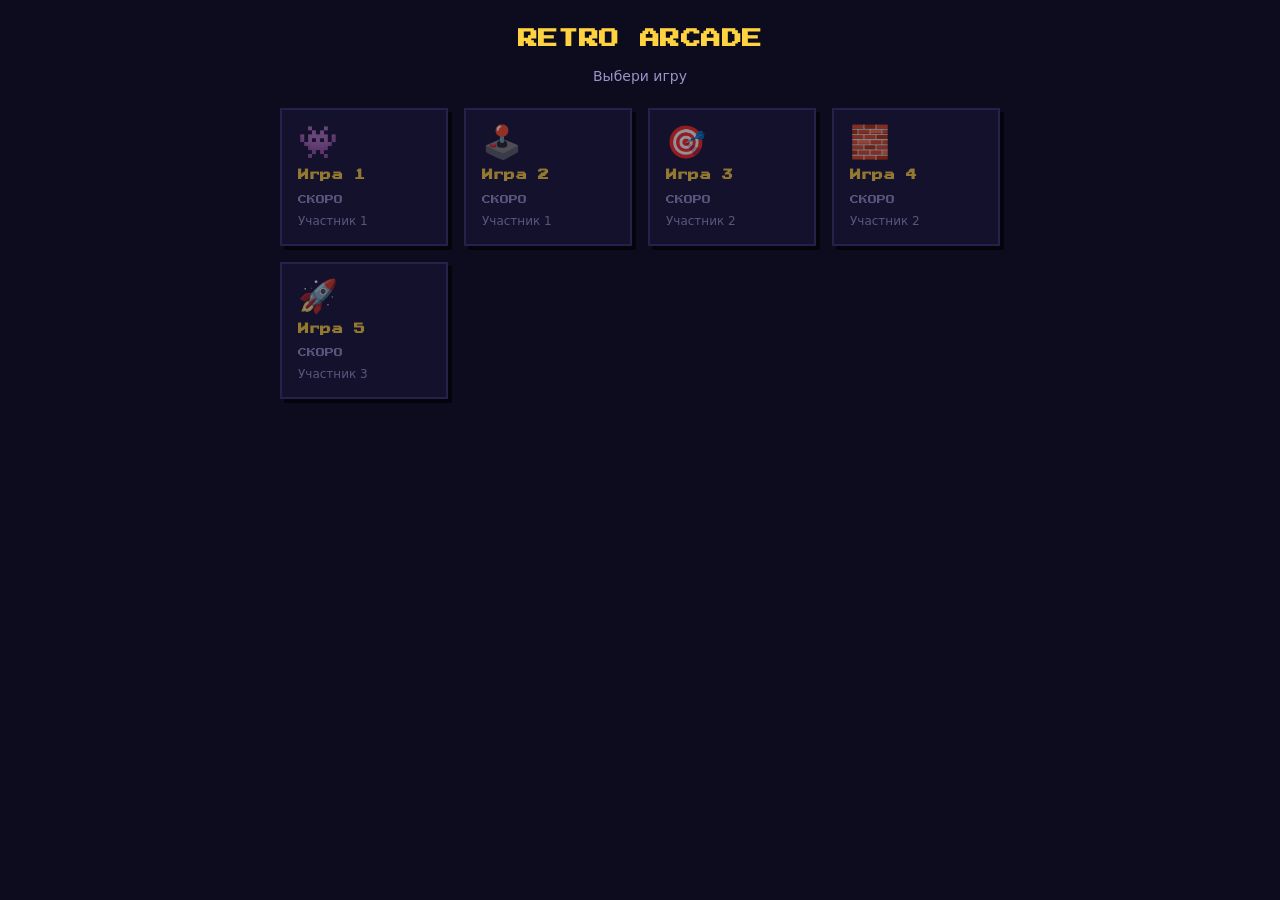
==== webapp/index.html @ aba0b646 "Архитектура проекта: каркас папок, меню, тема и рабочие места - webapp/index.html — меню на 5 игр (з" ====
<!DOCTYPE html>
<html lang="ru">
<head>
  <meta charset="UTF-8">
  <meta name="viewport" content="width=device-width, initial-scale=1, maximum-scale=1, user-scalable=no, viewport-fit=cover">
  <title>Retro Arcade</title>
  <script src="https://telegram.org/js/telegram-web-app.js"></script>
  <link rel="stylesheet" href="./css/theme.css">
  <style>
    .menu-header { text-align: center; margin: 8px 0 24px; }
    .menu-header h1 { font-size: 20px; margin-bottom: 8px; }

    .games {
      display: grid;
      grid-template-columns: repeat(auto-fill, minmax(150px, 1fr));
      gap: 16px;
      max-width: 720px;
      margin: 0 auto;
      padding: 0;
      list-style: none;
    }

    .game-card {
      display: flex;
      flex-direction: column;
      gap: 10px;
      height: 100%;
      padding: 16px;
      background: var(--panel);
      border: 2px solid var(--panel-border);
      box-shadow: var(--pixel) var(--pixel) 0 #000;
      color: var(--text);
      text-decoration: none;
      touch-action: manipulation;
    }

    .game-card:active { transform: translate(var(--pixel), var(--pixel)); box-shadow: none; }
    .game-card .icon { font-size: 32px; line-height: 1; }
    .game-card h2 { font-size: 11px; margin: 0; color: var(--accent); }
    .game-card .author { font-size: 12px; color: var(--text-dim); margin-top: auto; }
    .game-card .best { font-family: var(--font-pixel); font-size: 9px; color: var(--accent-2); }

    .game-card.soon { opacity: 0.55; }
    .game-card.soon .best { color: var(--text-dim); }
  </style>
</head>
<body>
  <header class="menu-header">
    <h1>RETRO ARCADE</h1>
    <p class="muted">Выбери игру</p>
  </header>

  <ul class="games" id="games"></ul>

  <script src="./js/arcade.js"></script>
  <script>
    /*
      Список игр. Меняет только Участник 1.
      Готова игра — поменяйте title/icon, путь (если папку переименовали) и ready: true.
      id совпадает с тем, что игра передаёт в Arcade.saveBest(id, ...).
    */
    var GAMES = [
      { id: 'dev1-game1', title: 'Игра 1', icon: '👾', author: 'Участник 1', path: 'games/dev1_games/game_1/', ready: false },
      { id: 'dev1-game2', title: 'Игра 2', icon: '🕹️', author: 'Участник 1', path: 'games/dev1_games/game_2/', ready: false },
      { id: 'dev2-game1', title: 'Игра 3', icon: '🎯', author: 'Участник 2', path: 'games/dev2_games/game_1/', ready: false },
      { id: 'dev2-game2', title: 'Игра 4', icon: '🧱', author: 'Участник 2', path: 'games/dev2_games/game_2/', ready: false },
      { id: 'dev3-game1', title: 'Игра 5', icon: '🚀', author: 'Участник 3', path: 'games/dev3_game/game_1/',  ready: false }
    ];

    var list = document.getElementById('games');
    GAMES.forEach(function (g) {
      var li = document.createElement('li');
      var a = document.createElement('a');
      a.className = 'game-card' + (g.ready ? '' : ' soon');
      a.href = g.path + 'index.html';

      var icon = document.createElement('span');
      icon.className = 'icon';
      icon.textContent = g.icon;

      var title = document.createElement('h2');
      title.textContent = g.title;

      var best = document.createElement('span');
      best.className = 'best';
      best.textContent = g.ready ? 'РЕКОРД: ' + Arcade.getBest(g.id) : 'СКОРО';

      var author = document.createElement('span');
      author.className = 'author';
      author.textContent = g.author;

      a.append(icon, title, best, author);
      li.appendChild(a);
      list.appendChild(li);
    });
  </script>
</body>
</html>
---- webapp/css/theme.css ----
/*
  Общая ретро-тема Retro Arcade.
  Владелец: Участник 3 (ветка feature/theme). Это стартовая версия от Участника 1 —
  меняйте цвета и шрифты, но сохраняйте имена переменных и классов: их используют все игры.
*/
@import url('https://fonts.googleapis.com/css2?family=Press+Start+2P&display=swap');

:root {
  --bg: #0d0b1e;          /* фон страницы */
  --panel: #1a1638;       /* карточки, панели */
  --panel-border: #3b3470;
  --text: #f2efff;
  --text-dim: #9a93c9;
  --accent: #ffd23f;      /* главный акцент: заголовки, кнопки */
  --accent-2: #3df2c2;    /* второй акцент: счёт, подсветка */
  --danger: #ff4d6d;
  --pixel: 4px;           /* «пиксель» для рамок и теней */
  --font-pixel: 'Press Start 2P', 'Courier New', monospace;
  --font-body: system-ui, -apple-system, 'Segoe UI', Roboto, sans-serif;
  --radius: 0;            /* ретро — без скруглений */
}

*,
*::before,
*::after { box-sizing: border-box; }

html, body {
  margin: 0;
  min-height: 100%;
  background: var(--bg);
  color: var(--text);
  font-family: var(--font-body);
  -webkit-tap-highlight-color: transparent;
}

body {
  padding: 16px;
  padding-bottom: calc(16px + env(safe-area-inset-bottom));
  overflow-x: hidden;
}

h1, h2, h3, .pixel {
  font-family: var(--font-pixel);
  line-height: 1.5;
  letter-spacing: 0.02em;
}

h1 { font-size: 18px; color: var(--accent); margin: 0 0 16px; }
h2 { font-size: 13px; margin: 0 0 12px; }

/* ---------- Кнопки ---------- */
.btn,
.back-btn {
  display: inline-flex;
  align-items: center;
  justify-content: center;
  gap: 8px;
  font-family: var(--font-pixel);
  font-size: 11px;
  color: var(--bg);
  background: var(--accent);
  border: 0;
  border-radius: var(--radius);
  padding: 12px 16px;
  text-decoration: none;
  cursor: pointer;
  box-shadow: var(--pixel) var(--pixel) 0 #000;
  user-select: none;
  touch-action: manipulation;
}

.btn:active,
.back-btn:active {
  transform: translate(var(--pixel), var(--pixel));
  box-shadow: none;
}

.back-btn {
  background: var(--panel);
  color: var(--text);
  border: 2px solid var(--panel-border);
}

/* ---------- Шапка игры ---------- */
.game-header {
  display: flex;
  align-items: center;
  justify-content: space-between;
  gap: 12px;
  margin-bottom: 12px;
}

.score {
  font-family: var(--font-pixel);
  font-size: 11px;
  color: var(--accent-2);
  text-align: right;
  line-height: 1.8;
}

/* ---------- Игровое поле ---------- */
.game-area {
  display: flex;
  justify-content: center;
}

canvas.game-canvas {
  display: block;
  max-width: 100%;
  background: #000;
  border: var(--pixel) solid var(--panel-border);
  image-rendering: pixelated;
  touch-action: none;
}

/* ---------- Экранные кнопки для телефона ---------- */
.touch-controls {
  display: grid;
  grid-template-columns: repeat(3, 64px);
  grid-template-rows: repeat(2, 64px);
  gap: 8px;
  justify-content: center;
  margin-top: 16px;
}

.touch-controls button {
  font-family: var(--font-pixel);
  font-size: 16px;
  color: var(--text);
  background: var(--panel);
  border: 2px solid var(--panel-border);
  border-radius: var(--radius);
  touch-action: manipulation;
  user-select: none;
}

.touch-controls button:active { background: var(--panel-border); }

/* На компьютере экранные кнопки можно прятать — управление с клавиатуры */
@media (hover: hover) and (pointer: fine) {
  .touch-controls.hide-on-desktop { display: none; }
}

/* ---------- Оверлей «Старт / Пауза / Игра окончена» ---------- */
.overlay {
  position: fixed;
  inset: 0;
  display: flex;
  flex-direction: column;
  align-items: center;
  justify-content: center;
  gap: 16px;
  padding: 16px;
  background: rgba(13, 11, 30, 0.88);
  text-align: center;
  z-index: 10;
}

.overlay[hidden] { display: none; }

.muted { color: var(--text-dim); font-size: 14px; }
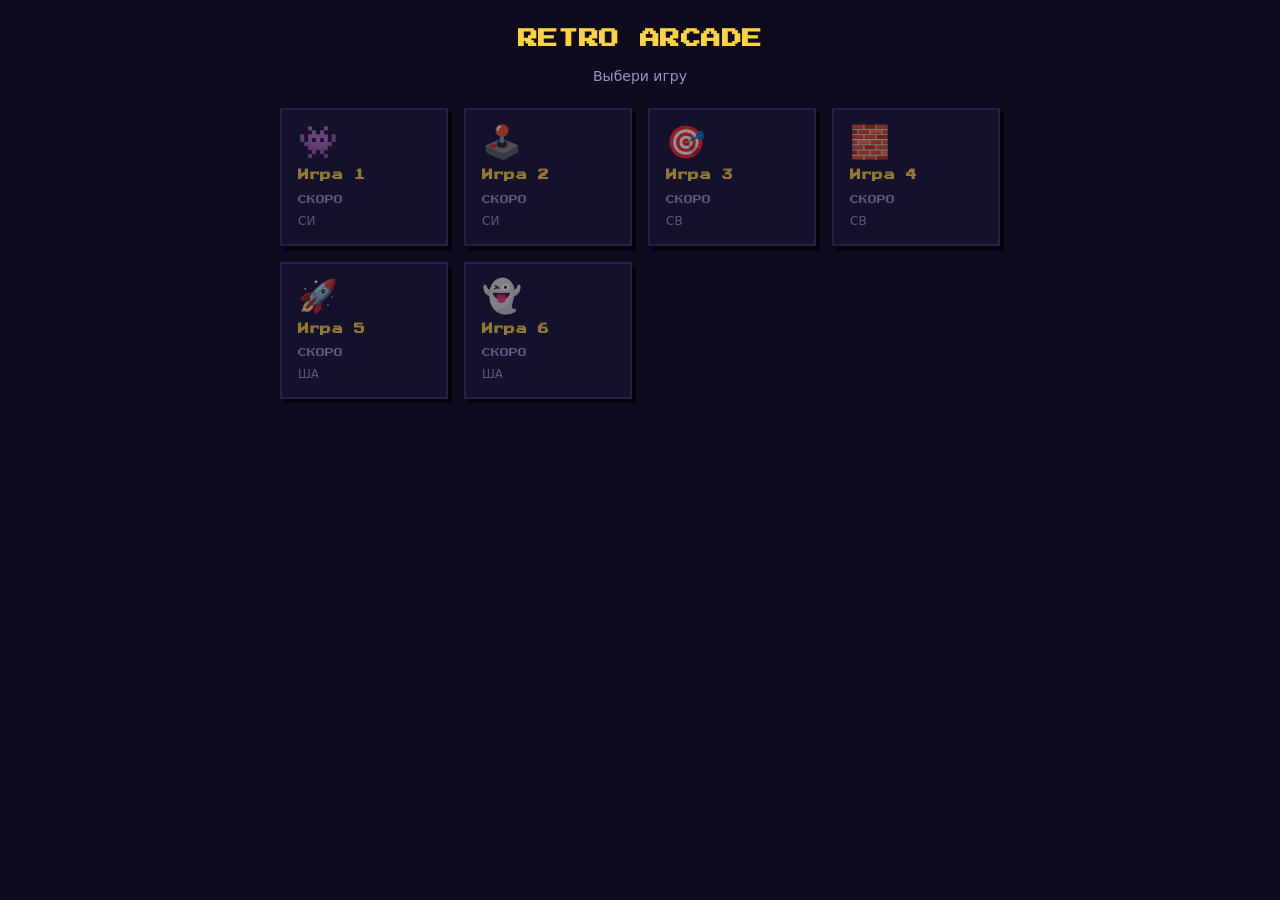
==== commit 1c2980cd: "Папки игр по инициалам (si, sv, sha), по 2 игры у каждого - dev1_games -> si (СИ), dev2_games -> sv " ====
--- a/webapp/index.html
+++ b/webapp/index.html
@@ -60,11 +60,12 @@
       id совпадает с тем, что игра передаёт в Arcade.saveBest(id, ...).
     */
     var GAMES = [
-      { id: 'dev1-game1', title: 'Игра 1', icon: '👾', author: 'Участник 1', path: 'games/dev1_games/game_1/', ready: false },
-      { id: 'dev1-game2', title: 'Игра 2', icon: '🕹️', author: 'Участник 1', path: 'games/dev1_games/game_2/', ready: false },
-      { id: 'dev2-game1', title: 'Игра 3', icon: '🎯', author: 'Участник 2', path: 'games/dev2_games/game_1/', ready: false },
-      { id: 'dev2-game2', title: 'Игра 4', icon: '🧱', author: 'Участник 2', path: 'games/dev2_games/game_2/', ready: false },
-      { id: 'dev3-game1', title: 'Игра 5', icon: '🚀', author: 'Участник 3', path: 'games/dev3_game/game_1/',  ready: false }
+      { id: 'si-game1',  title: 'Игра 1', icon: '👾', author: 'СИ', path: 'games/si/game_1/',  ready: false },
+      { id: 'si-game2',  title: 'Игра 2', icon: '🕹️', author: 'СИ', path: 'games/si/game_2/',  ready: false },
+      { id: 'sv-game1',  title: 'Игра 3', icon: '🎯', author: 'СВ', path: 'games/sv/game_1/',  ready: false },
+      { id: 'sv-game2',  title: 'Игра 4', icon: '🧱', author: 'СВ', path: 'games/sv/game_2/',  ready: false },
+      { id: 'sha-game1', title: 'Игра 5', icon: '🚀', author: 'ША', path: 'games/sha/game_1/', ready: false },
+      { id: 'sha-game2', title: 'Игра 6', icon: '👻', author: 'ША', path: 'games/sha/game_2/', ready: false }
     ];
 
     var list = document.getElementById('games');
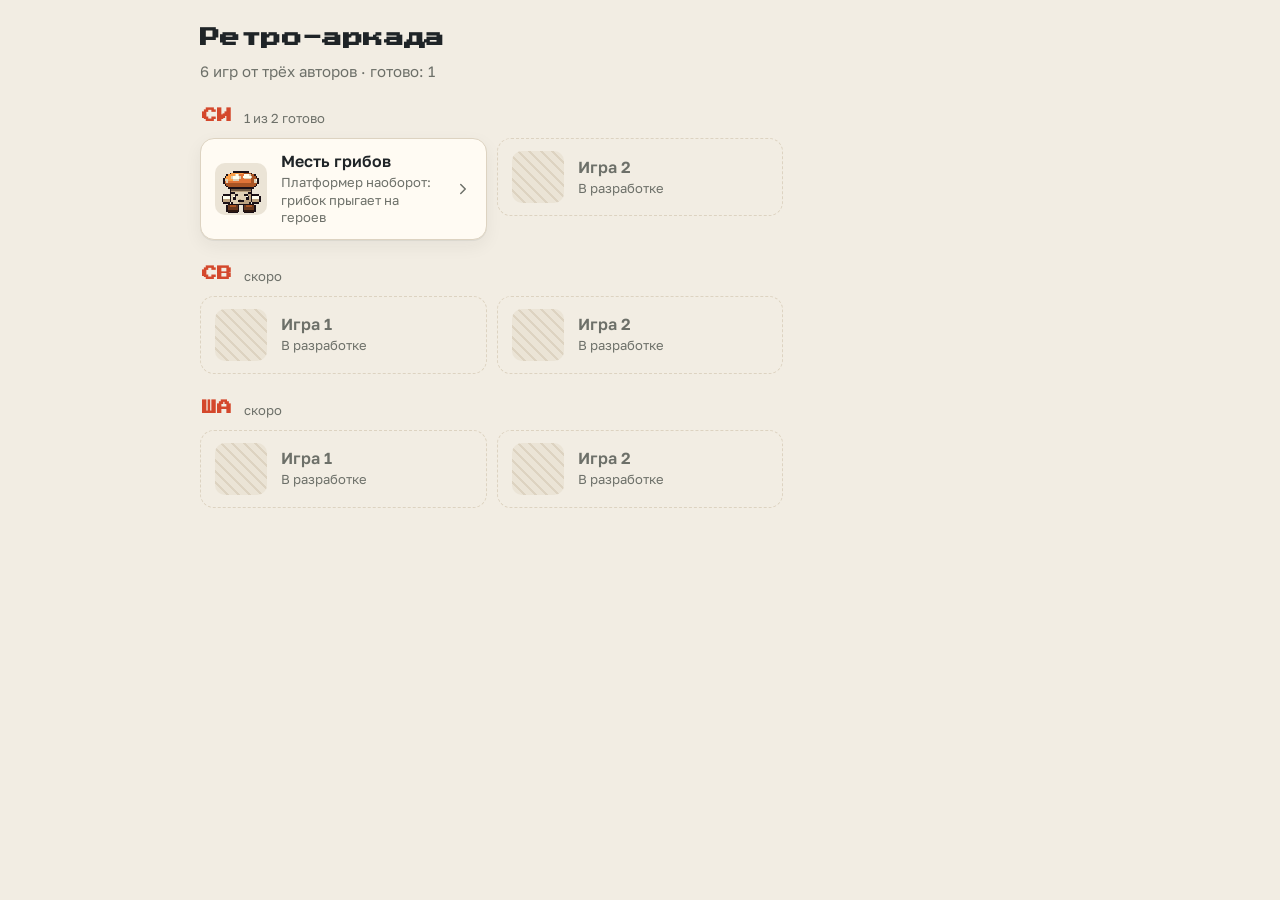
==== commit d8512902: "Mini App: меню игр по авторам и плеер с полным экраном и поворотом - webapp/index.html — меню аркады" ====
--- a/webapp/index.html
+++ b/webapp/index.html
@@ -1,99 +1,176 @@
-<!DOCTYPE html>
+<!doctype html>
 <html lang="ru">
 <head>
-  <meta charset="UTF-8">
-  <meta name="viewport" content="width=device-width, initial-scale=1, maximum-scale=1, user-scalable=no, viewport-fit=cover">
-  <title>Retro Arcade</title>
-  <script src="https://telegram.org/js/telegram-web-app.js"></script>
-  <link rel="stylesheet" href="./css/theme.css">
+  <meta charset="utf-8">
+  <meta name="viewport" content="width=device-width, initial-scale=1, viewport-fit=cover">
+  <title>Ретро-аркада</title>
+  <script src="https://telegram.org/js/telegram-web-app.js?59"></script>
+  <link rel="stylesheet" href="./app/base.css">
   <style>
-    .menu-header { text-align: center; margin: 8px 0 24px; }
-    .menu-header h1 { font-size: 20px; margin-bottom: 8px; }
+    body {
+      min-height: 100dvh;
+      padding: calc(20px + var(--safe-top)) 16px calc(28px + var(--safe-bottom));
+    }
 
-    .games {
+    .wrap { max-width: 880px; margin: 0 auto; }
+
+    .head { margin: 4px 0 28px; }
+    .head h1 {
+      margin: 0 0 10px;
+      font-family: var(--font-pixel);
+      font-size: 20px;
+      line-height: 1.4;
+      letter-spacing: .02em;
+    }
+    .head p { margin: 0; color: var(--muted); font-size: 15px; }
+
+    .group { margin-bottom: 26px; }
+    .group-head {
+      display: flex;
+      align-items: baseline;
+      gap: 12px;
+      margin: 0 2px 12px;
+    }
+    .group-head h2 {
+      margin: 0;
+      font-family: var(--font-pixel);
+      font-size: 15px;
+      color: var(--accent);
+    }
+    .group-head span { color: var(--muted); font-size: 13px; }
+
+    .cards {
       display: grid;
-      grid-template-columns: repeat(auto-fill, minmax(150px, 1fr));
-      gap: 16px;
-      max-width: 720px;
-      margin: 0 auto;
+      grid-template-columns: repeat(auto-fill, minmax(260px, 1fr));
+      gap: 10px;
+      margin: 0;
       padding: 0;
       list-style: none;
     }
 
-    .game-card {
+    .card {
       display: flex;
-      flex-direction: column;
-      gap: 10px;
-      height: 100%;
-      padding: 16px;
-      background: var(--panel);
-      border: 2px solid var(--panel-border);
-      box-shadow: var(--pixel) var(--pixel) 0 #000;
-      color: var(--text);
+      align-items: center;
+      gap: 14px;
+      width: 100%;
+      min-height: 76px;
+      padding: 12px 14px;
+      border: 1px solid var(--line);
+      border-radius: var(--radius);
+      background: var(--surface);
+      box-shadow: var(--shadow);
+      color: inherit;
+      text-align: left;
       text-decoration: none;
+      cursor: pointer;
       touch-action: manipulation;
     }
+    a.card:hover { border-color: var(--muted); }
+    a.card:active { transform: translateY(1px); }
 
-    .game-card:active { transform: translate(var(--pixel), var(--pixel)); box-shadow: none; }
-    .game-card .icon { font-size: 32px; line-height: 1; }
-    .game-card h2 { font-size: 11px; margin: 0; color: var(--accent); }
-    .game-card .author { font-size: 12px; color: var(--text-dim); margin-top: auto; }
-    .game-card .best { font-family: var(--font-pixel); font-size: 9px; color: var(--accent-2); }
+    .icon {
+      flex: none;
+      width: 52px;
+      height: 52px;
+      border-radius: 10px;
+      background-color: var(--surface-2);
+      background-repeat: no-repeat;
+      image-rendering: pixelated;
+    }
 
-    .game-card.soon { opacity: 0.55; }
-    .game-card.soon .best { color: var(--text-dim); }
+    .info { flex: 1; min-width: 0; }
+    .info b { display: block; font-size: 16px; font-weight: 600; margin-bottom: 3px; }
+    .info small { display: block; color: var(--muted); font-size: 13px; line-height: 1.35; }
+
+    .go { flex: none; width: 18px; height: 18px; color: var(--muted); }
+
+    .card.soon { box-shadow: none; background: transparent; border-style: dashed; cursor: default; }
+    .card.soon .icon {
+      background-image: repeating-linear-gradient(45deg, var(--line) 0 2px, transparent 2px 8px);
+    }
+    .card.soon b { color: var(--muted); }
   </style>
 </head>
 <body>
-  <header class="menu-header">
-    <h1>RETRO ARCADE</h1>
-    <p class="muted">Выбери игру</p>
-  </header>
+  <main class="wrap">
+    <header class="head">
+      <h1>Ретро-аркада</h1>
+      <p id="summary"></p>
+    </header>
+    <div id="groups"></div>
+  </main>
 
-  <ul class="games" id="games"></ul>
+  <script src="./app/theme.js"></script>
+  <script src="./app/games.js"></script>
+  <script>
+    (function () {
+      var root = document.getElementById('groups');
+      var total = 0, ready = 0;
+      var arrow = '<svg class="go" viewBox="0 0 24 24" fill="none" stroke="currentColor" stroke-width="2" ' +
+                  'stroke-linecap="round" stroke-linejoin="round"><path d="M9 6l6 6-6 6"/></svg>';
 
-  <script src="./js/arcade.js"></script>
-  <script>
-    /*
-      Список игр. Меняет только Участник 1.
-      Готова игра — поменяйте title/icon, путь (если папку переименовали) и ready: true.
-      id совпадает с тем, что игра передаёт в Arcade.saveBest(id, ...).
-    */
-    var GAMES = [
-      { id: 'si-game1',  title: 'Игра 1', icon: '👾', author: 'СИ', path: 'games/si/game_1/',  ready: false },
-      { id: 'si-game2',  title: 'Игра 2', icon: '🕹️', author: 'СИ', path: 'games/si/game_2/',  ready: false },
-      { id: 'sv-game1',  title: 'Игра 3', icon: '🎯', author: 'СВ', path: 'games/sv/game_1/',  ready: false },
-      { id: 'sv-game2',  title: 'Игра 4', icon: '🧱', author: 'СВ', path: 'games/sv/game_2/',  ready: false },
-      { id: 'sha-game1', title: 'Игра 5', icon: '🚀', author: 'ША', path: 'games/sha/game_1/', ready: false },
-      { id: 'sha-game2', title: 'Игра 6', icon: '👻', author: 'ША', path: 'games/sha/game_2/', ready: false }
-    ];
+      function plural(n) {
+        var m10 = n % 10, m100 = n % 100;
+        if (m10 === 1 && m100 !== 11) return 'игра';
+        if (m10 >= 2 && m10 <= 4 && (m100 < 12 || m100 > 14)) return 'игры';
+        return 'игр';
+      }
 
-    var list = document.getElementById('games');
-    GAMES.forEach(function (g) {
-      var li = document.createElement('li');
-      var a = document.createElement('a');
-      a.className = 'game-card' + (g.ready ? '' : ' soon');
-      a.href = g.path + 'index.html';
+      ARCADE_GAMES.forEach(function (group) {
+        var section = document.createElement('section');
+        section.className = 'group';
 
-      var icon = document.createElement('span');
-      icon.className = 'icon';
-      icon.textContent = g.icon;
+        var head = document.createElement('div');
+        head.className = 'group-head';
+        var h2 = document.createElement('h2');
+        h2.textContent = group.initials;
+        var count = document.createElement('span');
+        var groupReady = group.games.filter(function (g) { return g.ready; }).length;
+        count.textContent = groupReady ? groupReady + ' из ' + group.games.length + ' готово' : 'скоро';
+        head.append(h2, count);
 
-      var title = document.createElement('h2');
-      title.textContent = g.title;
+        var list = document.createElement('ul');
+        list.className = 'cards';
 
-      var best = document.createElement('span');
-      best.className = 'best';
-      best.textContent = g.ready ? 'РЕКОРД: ' + Arcade.getBest(g.id) : 'СКОРО';
+        group.games.forEach(function (game) {
+          total++;
+          if (game.ready) ready++;
 
-      var author = document.createElement('span');
-      author.className = 'author';
-      author.textContent = g.author;
+          var li = document.createElement('li');
+          var card = document.createElement(game.ready ? 'a' : 'div');
+          card.className = 'card' + (game.ready ? '' : ' soon');
+          if (game.ready) card.href = 'play.html?game=' + encodeURIComponent(game.id);
 
-      a.append(icon, title, best, author);
-      li.appendChild(a);
-      list.appendChild(li);
-    });
+          var icon = document.createElement('span');
+          icon.className = 'icon';
+          if (game.icon) {
+            // Первый кадр спрайт-листа, растянутый на всю иконку
+            icon.style.backgroundImage = 'url("' + game.icon.src + '")';
+            icon.style.backgroundSize = (game.icon.frames * 100) + '% 100%';
+            icon.style.backgroundPosition = '0 0';
+          }
+
+          var info = document.createElement('span');
+          info.className = 'info';
+          var title = document.createElement('b');
+          title.textContent = game.title;
+          var about = document.createElement('small');
+          about.textContent = game.about;
+          info.append(title, about);
+
+          card.append(icon, info);
+          if (game.ready) card.insertAdjacentHTML('beforeend', arrow);
+          li.appendChild(card);
+          list.appendChild(li);
+        });
+
+        section.append(head, list);
+        root.appendChild(section);
+      });
+
+      document.getElementById('summary').textContent =
+        total + ' ' + plural(total) + ' от трёх авторов · готово: ' + ready;
+    })();
   </script>
 </body>
 </html>
--- a/webapp/app/base.css
+++ b/webapp/app/base.css
@@ -0,0 +1,68 @@
+/* Общие цвета и шрифты меню и плеера. Тёплая «бумажная» палитра, тёмная тема — графит. */
+@import url('https://fonts.googleapis.com/css2?family=Press+Start+2P&family=Golos+Text:wght@400;500;600&display=swap');
+
+:root {
+  --bg: #f2ede3;
+  --surface: #fffbf3;
+  --surface-2: #ebe4d6;
+  --line: #ddd3c1;
+  --ink: #1f2427;
+  --muted: #6d7069;
+  --accent: #d4482c;
+  --accent-ink: #ffffff;
+  --shadow: 0 1px 0 rgba(31, 36, 39, .06), 0 6px 18px rgba(31, 36, 39, .06);
+  --radius: 14px;
+  --font-pixel: 'Press Start 2P', monospace;
+  --font-text: 'Golos Text', system-ui, -apple-system, 'Segoe UI', Roboto, sans-serif;
+  --safe-top: max(var(--tg-safe-area-inset-top, 0px) + var(--tg-content-safe-area-inset-top, 0px), env(safe-area-inset-top));
+  --safe-bottom: max(var(--tg-safe-area-inset-bottom, 0px) + var(--tg-content-safe-area-inset-bottom, 0px), env(safe-area-inset-bottom));
+  color-scheme: light;
+}
+
+:root[data-theme="dark"] {
+  --bg: #1c1d1b;
+  --surface: #262724;
+  --surface-2: #30312d;
+  --line: #3a3b36;
+  --ink: #efe9dd;
+  --muted: #a19d92;
+  --accent: #ef6a48;
+  --accent-ink: #1c1d1b;
+  --shadow: none;
+  color-scheme: dark;
+}
+
+*, *::before, *::after { box-sizing: border-box; }
+
+html, body {
+  margin: 0;
+  background: var(--bg);
+  color: var(--ink);
+  font-family: var(--font-text);
+  -webkit-tap-highlight-color: transparent;
+  -webkit-text-size-adjust: 100%;
+}
+
+button { font: inherit; color: inherit; }
+
+.btn {
+  display: inline-flex;
+  align-items: center;
+  justify-content: center;
+  gap: 8px;
+  height: 36px;
+  padding: 0 14px;
+  border: 1px solid var(--line);
+  border-radius: 10px;
+  background: var(--surface);
+  color: var(--ink);
+  font-size: 14px;
+  font-weight: 500;
+  text-decoration: none;
+  cursor: pointer;
+  touch-action: manipulation;
+  user-select: none;
+}
+.btn:hover { border-color: var(--muted); }
+.btn:active { transform: translateY(1px); }
+.btn svg { width: 16px; height: 16px; flex: none; }
